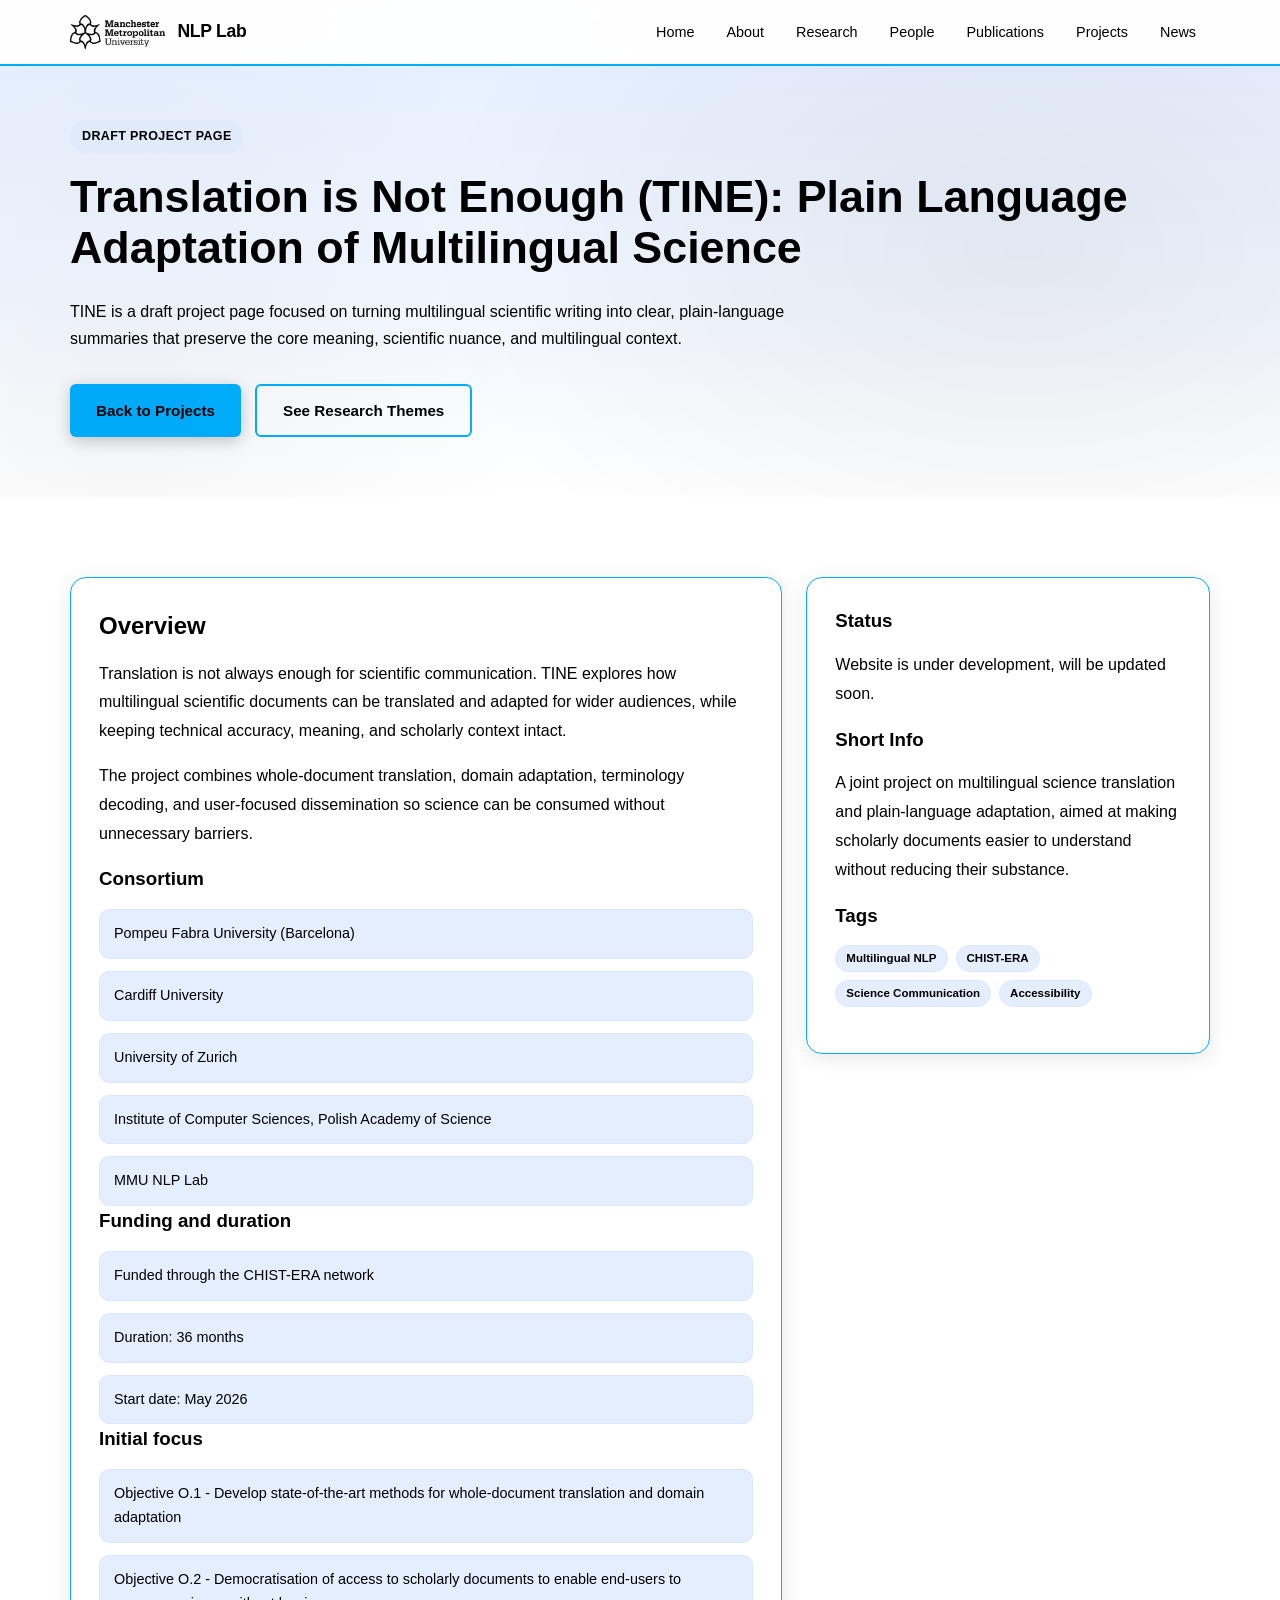
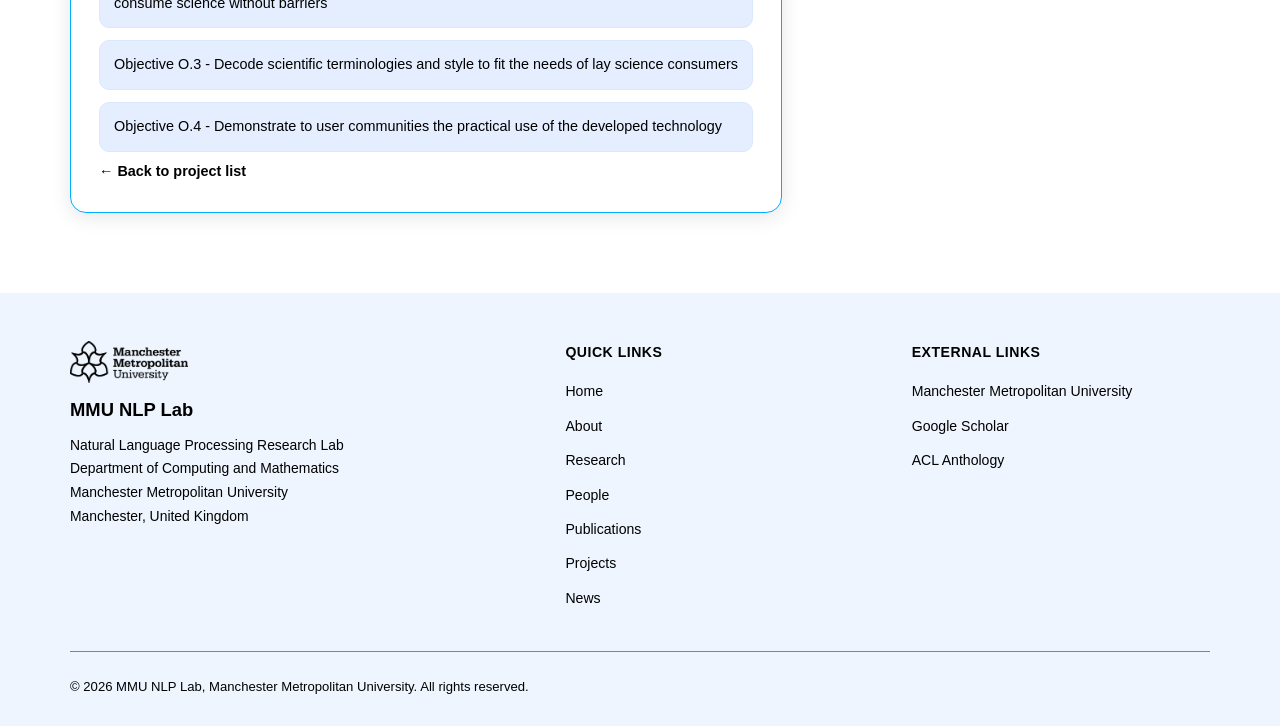
==== project-tine.html @ aa3c5789 "update TINE project info" ====
<!DOCTYPE html>
<html lang="en">
<head>
  <meta charset="UTF-8" />
  <meta name="viewport" content="width=device-width, initial-scale=1.0" />
  <meta name="description" content="Draft project page for Translation is Not Enough (TINE): Plain Language Adaptation of Multilingual Science." />
  <title>TINE | MMU NLP Lab</title>
  <link rel="icon" type="image/png" href="img/logo/Spades_icon.png" />
  <link rel="stylesheet" href="css/style.css" />
</head>
<body>

<nav class="navbar" role="navigation" aria-label="Main navigation">
  <div class="container navbar-inner">
    <a href="index.html#home" class="navbar-brand">
      <img src="img/logo/logo.png" alt="Manchester Metropolitan University logo" class="brand-logo" loading="eager" />
      NLP Lab
    </a>

    <button class="nav-toggle" id="navToggle" aria-controls="navMenu" aria-expanded="false" aria-label="Toggle navigation">
      <span></span><span></span><span></span>
    </button>

    <ul class="navbar-nav" id="navMenu" role="list">
      <li><a href="index.html#home">Home</a></li>
      <li><a href="index.html#about">About</a></li>
      <li><a href="index.html#research">Research</a></li>
      <li><a href="index.html#people">People</a></li>
      <li><a href="index.html#publications">Publications</a></li>
      <li><a href="projects.html">Projects</a></li>
      <li><a href="index.html#news">News</a></li>
    </ul>
  </div>
</nav>

<section class="hero page-hero">
  <div class="container">
    <div class="hero-grid hero-simple">
      <div class="hero-content">
        <div class="page-note">Draft project page</div>
        <h1 class="hero-title">Translation is Not Enough (TINE): Plain Language Adaptation of Multilingual Science</h1>
        <p class="hero-desc">
          TINE is a draft project page focused on turning multilingual scientific writing into clear, plain-language
          summaries that preserve the core meaning, scientific nuance, and multilingual context.
        </p>
        <div class="hero-actions">
          <a href="projects.html" class="btn btn-primary">Back to Projects</a>
          <a href="index.html#research" class="btn btn-outline">See Research Themes</a>
        </div>
      </div>
    </div>
  </div>
</section>

<section class="section">
  <div class="container">
    <div class="project-detail-grid">
      <article class="project-panel">
        <h2>Overview</h2>
        <p>
          Translation is not always enough for scientific communication. TINE explores how multilingual
          scientific documents can be translated and adapted for wider audiences, while keeping technical accuracy,
          meaning, and scholarly context intact.
        </p>
        <p>
          The project combines whole-document translation, domain adaptation, terminology decoding, and user-focused
          dissemination so science can be consumed without unnecessary barriers.
        </p>

        <h3>Consortium</h3>
        <ul class="project-facts">
        <li>Pompeu Fabra University (Barcelona)</li>
          <li>Cardiff University</li>
          <li>University of Zurich</li>
          <li>Institute of Computer Sciences, Polish Academy of Science</li>
          <li>MMU NLP Lab</li>
        </ul>

        <h3>Funding and duration</h3>
        <ul class="project-facts">
          <li>Funded through the CHIST-ERA network</li>
          <li>Duration: 36 months</li>
          <li>Start date: May 2026</li>
        </ul>

        <h3>Initial focus</h3>
        <ul class="project-facts">
          <li>Objective O.1 - Develop state-of-the-art methods for whole-document translation and domain adaptation</li>
          <li>Objective O.2 - Democratisation of access to scholarly documents to enable end-users to consume science without barriers</li>
          <li>Objective O.3 - Decode scientific terminologies and style to fit the needs of lay science consumers</li>
          <li>Objective O.4 - Demonstrate to user communities the practical use of the developed technology</li>
        </ul>

        <a class="project-back" href="projects.html">← Back to project list</a>
      </article>

      <aside class="project-panel">
        <h3>Status</h3>
        <p>Website is under development, will be updated soon.</p>

        <h3>Short Info</h3>
        <p>
          A joint project on multilingual science translation and plain-language adaptation, aimed at making scholarly
          documents easier to understand without reducing their substance.
        </p>

        <h3>Tags</h3>
        <div class="project-tags">
          <span class="project-tag">Multilingual NLP</span>
          <span class="project-tag">CHIST-ERA</span>
          <span class="project-tag">Science Communication</span>
          <span class="project-tag">Accessibility</span>
        </div>
      </aside>
    </div>
  </div>
</section>

<footer>
  <div class="container">
    <div class="footer-grid">
      <div>
        <div class="footer-brand">
          <div class="footer-logo-dark">
            <img src="img/logo/logo.png" alt="Manchester Metropolitan University logo" class="footer-logo" loading="lazy" />
          </div>
          <div class="footer-brand-name">MMU NLP Lab</div>
          <p>
            Natural Language Processing Research Lab<br/>
            Department of Computing and Mathematics<br/>
            Manchester Metropolitan University<br/>
            Manchester, United Kingdom
          </p>
        </div>
      </div>

      <div class="footer-col">
        <h4>Quick Links</h4>
        <ul>
          <li><a href="index.html#home">Home</a></li>
          <li><a href="index.html#about">About</a></li>
          <li><a href="index.html#research">Research</a></li>
          <li><a href="index.html#people">People</a></li>
          <li><a href="index.html#publications">Publications</a></li>
          <li><a href="projects.html">Projects</a></li>
          <li><a href="index.html#news">News</a></li>
        </ul>
      </div>

      <div class="footer-col">
        <h4>External Links</h4>
        <ul>
          <li><a href="https://www.mmu.ac.uk" target="_blank" rel="noopener noreferrer">Manchester Metropolitan University</a></li>
          <li><a href="https://scholar.google.com" target="_blank" rel="noopener noreferrer">Google Scholar</a></li>
          <li><a href="https://aclanthology.org" target="_blank" rel="noopener noreferrer">ACL Anthology</a></li>
        </ul>
      </div>
    </div>

    <div class="footer-bottom">
      <p>© 2026 MMU NLP Lab, Manchester Metropolitan University. All rights reserved.</p>
    </div>
  </div>
</footer>

<script src="js/main.js"></script>
</body>
</html>
---- css/style.css ----
/* MMU NLP Lab – Main Stylesheet */

/* ── Reset & Base ───────────────────────────────────────────────── */
*, *::before, *::after { box-sizing: border-box; margin: 0; padding: 0; }

:root {
  --mmu-blue: #00afff;
  --mmu-blue-light: #c9ddff;
  --mmu-cream: #f2f0f0;
  --mmu-silver-light: #c7cdcc;
  --mmu-silver: #8799a8;
  --mmu-rose: #fe7086;
  --mmu-green: #a6eaa8;
  --mmu-yellow: #ffd74a;
  --mmu-orange: #f68300;
  --mmu-red: #af1700;
  --mmu-dark: #000000;
  --mmu-mid:     #33b6ff;
  --accent: #00afff;
  --text: #000000;
  --text-light: #33485d;
  --bg: #ffffff;
  --bg-alt: var(--mmu-blue-light);
  --border: var(--mmu-blue);
  --cool-100:    rgb(228, 238, 255);
  --cool-200:    #d9e7ff;
  --radius:      8px;
  --shadow:      0 4px 20px rgba(0,0,0,.1);
  --transition:  .25s ease;
  --max-width:   1140px;
  --font-display: 'Aptos', 'Aptos Display', 'Segoe UI', 'Helvetica Neue', Arial, sans-serif;
  --font-heritage: 'Aptos', 'Aptos Display', 'Segoe UI', 'Helvetica Neue', Arial, sans-serif;
  --font-body: 'Aptos', 'Segoe UI', 'Helvetica Neue', Arial, sans-serif;
  --font-system: 'Aptos', 'Segoe UI', 'Helvetica Neue', Arial, sans-serif;
}

html { scroll-behavior: smooth; }

body {
  font-family: var(--font-body);
  color: var(--text);
  background: var(--bg);
  line-height: 1.65;
  font-size: 16px;
}

h1,
h2,
h3,
.section-title,
.hero-title,
.navbar-brand,
.footer-brand-name {
  font-family: var(--font-display);
}

.people-group-title,
.about-card h3,
.footer-col h4 {
  font-family: var(--font-heritage);
}

a { color: var(--mmu-blue); text-decoration: none; transition: color var(--transition); }
a:hover { color: var(--accent); }

img { max-width: 100%; display: block; }

.container {
  width: 90%;
  max-width: var(--max-width);
  margin: 0 auto;
}

.section {
  padding: 80px 0;
}

.section-alt { background: var(--bg-alt); }

.section-title {
  font-size: 2rem;
  font-weight: 700;
  color: var(--mmu-dark);
  margin-bottom: 12px;
}

.section-subtitle {
  color: var(--text-light);
  font-size: 1.05rem;
  margin-bottom: 48px;
  max-width: 620px;
}

.section-header {
  margin-bottom: 48px;
}

.section-header .section-title::after {
  content: '';
  display: block;
  width: 48px;
  height: 4px;
  background: var(--mmu-blue);
  border-radius: 2px;
  margin-top: 10px;
}

/* ── Navigation ─────────────────────────────────────────────────── */
.navbar {
  position: fixed;
  top: 0; left: 0; right: 0;
  z-index: 1000;
  background: rgba(255,255,255,.95);
  backdrop-filter: blur(8px);
  border-bottom: 2px solid var(--mmu-blue);
  padding: 0;
}

.navbar-inner {
  display: flex;
  align-items: center;
  justify-content: space-between;
  height: 64px;
}

.navbar-brand {
  display: flex;
  align-items: center;
  gap: 12px;
  color: var(--mmu-dark);
  font-weight: 700;
  font-size: 1.1rem;
  letter-spacing: -.3px;
}

.brand-logo {
  height: 34px;
  max-height: 34px;
  width: auto;
  display: block;
  flex: 0 0 auto;
  object-fit: contain;
}

.brand-badge {
  background: var(--mmu-blue);
  color: #fff;
  font-size: .7rem;
  font-weight: 800;
  letter-spacing: 1px;
  padding: 4px 8px;
  border-radius: 4px;
  text-transform: uppercase;
}

.navbar-nav {
  display: flex;
  list-style: none;
  gap: 4px;
}

.navbar-nav a {
  color: var(--text-light);
  font-size: .9rem;
  font-weight: 500;
  padding: 8px 14px;
  border-radius: 6px;
  transition: background var(--transition), color var(--transition);
}

.navbar-nav a:hover,
.navbar-nav a.active {
  background: var(--cool-100);
  color: var(--mmu-dark);
}

.nav-toggle {
  display: none;
  background: none;
  border: none;
  cursor: pointer;
  padding: 6px;
  flex-direction: column;
  gap: 5px;
}

.nav-toggle span {
  display: block;
  width: 24px;
  height: 2px;
  background: var(--mmu-dark);
  border-radius: 2px;
  transition: var(--transition);
}

/* ── Hero ────────────────────────────────────────────────────────── */
.hero {
  min-height: 65vh;
  background: linear-gradient(180deg, rgb(228, 238, 255) 0%, #f2f7ff 60%, #ffffff 100%);
  display: flex;
  align-items: center;
  padding: 120px 0 80px 0;
  position: relative;
  overflow: hidden;
}

.hero::before {
  content: '';
  position: absolute;
  inset: 0;
  background:
    radial-gradient(ellipse 600px 400px at 80% 50%, rgba(0,0,0,.06), transparent),
    radial-gradient(ellipse 400px 600px at 10% 80%, rgba(0,0,0,.03), transparent);
  pointer-events: none;
}

.hero-grid {
  display: grid;
  grid-template-columns: 1fr 420px;
  gap: 60px;
  align-items: center;
}

.hero-grid.hero-simple {
  grid-template-columns: 1fr;
}

.hero-eyebrow {
  font-size: .85rem;
  font-weight: 700;
  letter-spacing: 2px;
  text-transform: uppercase;
  color: var(--mmu-blue);
  margin-bottom: 16px;
}

.hero-title {
  font-size: clamp(1.8rem, 4vw, 2.8rem);
  font-weight: 800;
  color: var(--mmu-dark);
  line-height: 1.15;
  margin-bottom: 24px;
}

.hero-title span { color: var(--mmu-blue); }

.hero-desc {
  color: var(--text-light);
  font-size: 1rem;
  max-width: 560px;
  margin-bottom: 32px;
  line-height: 1.7;
}

.hero-actions { display: flex; gap: 14px; flex-wrap: wrap; }

.btn {
  display: inline-flex;
  align-items: center;
  gap: 8px;
  padding: 12px 26px;
  border-radius: 6px;
  font-weight: 600;
  font-size: .95rem;
  cursor: pointer;
  transition: transform var(--transition), box-shadow var(--transition), background var(--transition);
}

.btn:hover { transform: translateY(-2px); }

.btn-primary {
  background: var(--mmu-blue);
  color: #000;
  box-shadow: 0 4px 16px rgba(0,0,0,.22);
}

.btn-primary:hover {
  background: var(--accent);
  color: #000;
  box-shadow: 0 8px 24px rgba(0,0,0,.24);
}

.btn-outline {
  border: 2px solid var(--mmu-blue);
  color: var(--mmu-dark);
  background: transparent;
}

.btn-outline:hover {
  border-color: var(--mmu-blue);
  color: var(--mmu-blue);
  background: var(--cool-100);
}

.hero-stats {
  display: grid;
  grid-template-columns: repeat(3, 1fr);
  gap: 24px;
  margin-top: 48px;
  padding-top: 40px;
  border-top: 1px solid var(--border);
}

.stat-value {
  font-size: 2.2rem;
  font-weight: 800;
  color: var(--mmu-dark);
  line-height: 1;
}

.stat-label {
  font-size: .8rem;
  color: var(--text-light);
  letter-spacing: .5px;
  margin-top: 4px;
}

.hero-visual {
  position: relative;
}

.hero-card {
  background: rgba(255,255,255,.85);
  border: 1px solid var(--border);
  border-radius: 16px;
  padding: 28px;
  backdrop-filter: blur(10px);
}

.hero-card-title {
  color: var(--text-light);
  font-size: .75rem;
  letter-spacing: 1.5px;
  text-transform: uppercase;
  margin-bottom: 20px;
}

.keyword-tags {
  display: flex;
  flex-wrap: wrap;
  gap: 10px;
}

.keyword-tag {
  background: var(--cool-100);
  color: var(--mmu-dark);
  border: 1px solid var(--cool-200);
  padding: 6px 14px;
  border-radius: 100px;
  font-size: .83rem;
  font-weight: 500;
}

/* ── About ───────────────────────────────────────────────────────── */
.about-grid {
  display: grid;
  grid-template-columns: 1fr 1fr;
  gap: 64px;
  align-items: center;
}

.about-text p {
  color: var(--text-light);
  margin-bottom: 16px;
  line-height: 1.8;
}

.about-highlights {
  display: flex;
  flex-direction: column;
  gap: 16px;
  margin-top: 24px;
}

.highlight-item {
  display: flex;
  align-items: flex-start;
  gap: 14px;
}

.highlight-icon {
  width: 40px;
  height: 40px;
  min-width: 40px;
  background: var(--cool-100);
  border-radius: 10px;
  display: flex;
  align-items: center;
  justify-content: center;
  font-size: 1.2rem;
}

.highlight-item h4 { font-size: .95rem; color: var(--mmu-dark); margin-bottom: 2px; }
.highlight-item p  { font-size: .88rem; color: var(--text-light); margin: 0; }

.about-card {
  background: var(--bg-alt);
  border-radius: 16px;
  padding: 36px;
  border: 1px solid var(--border);
  box-shadow: var(--shadow);
}

.about-card h3 {
  font-size: 1.15rem;
  color: var(--mmu-dark);
  margin-bottom: 20px;
  padding-bottom: 14px;
  border-bottom: 2px solid var(--border);
}

.collab-list {
  list-style: none;
  display: flex;
  flex-direction: column;
  gap: 10px;
}

.collab-list li {
  display: flex;
  align-items: center;
  gap: 10px;
  font-size: .9rem;
  color: var(--text);
}

.collab-list li::before {
  content: '↗';
  color: var(--mmu-blue);
  font-weight: 700;
}

/* ── Research ────────────────────────────────────────────────────── */
.research-grid {
  display: grid;
  grid-template-columns: repeat(auto-fill, minmax(300px, 1fr));
  gap: 24px;
}

.research-card {
  background: var(--bg);
  border: 1px solid var(--border);
  border-radius: var(--radius);
  padding: 28px;
  transition: transform var(--transition), box-shadow var(--transition);
  box-shadow: var(--shadow);
}

.research-card:hover {
  transform: translateY(-4px);
  box-shadow: 0 12px 36px rgba(0,0,0,.12);
}

.research-icon {
  font-size: 2rem;
  margin-bottom: 16px;
}

.research-card h3 {
  font-size: 1.05rem;
  font-weight: 700;
  color: var(--mmu-dark);
  margin-bottom: 10px;
}

.research-card p {
  font-size: .9rem;
  color: var(--text-light);
  line-height: 1.7;
}

/* ── People ──────────────────────────────────────────────────────── */
.people-group { margin-bottom: 56px; }

.people-group-title {
  font-size: 1.1rem;
  font-weight: 700;
  color: var(--mmu-dark);
  letter-spacing: .3px;
  margin-bottom: 24px;
  padding-bottom: 10px;
  border-bottom: 2px solid var(--border);
}

.people-group-title span {
  background: var(--mmu-blue);
  color: #fff;
  font-size: .75rem;
  padding: 2px 10px;
  border-radius: 100px;
  margin-left: 10px;
  vertical-align: middle;
}

.people-grid {
  display: grid;
  grid-template-columns: repeat(auto-fill, minmax(200px, 1fr));
  gap: 20px;
}

.person-card {
  background: var(--bg);
  border: 1px solid var(--border);
  border-radius: var(--radius);
  padding: 24px 20px;
  text-align: center;
  transition: transform var(--transition), box-shadow var(--transition);
}

.person-card:hover {
  transform: translateY(-3px);
  box-shadow: var(--shadow);
}

.person-avatar {
  width: 80px;
  height: 80px;
  border-radius: 50%;
  background: linear-gradient(135deg, var(--mmu-blue), var(--mmu-dark));
  margin: 0 auto 14px;
  display: flex;
  align-items: center;
  justify-content: center;
  font-size: 1.6rem;
  font-weight: 700;
  color: #fff;
  letter-spacing: -1px;
}

.person-avatar img {
  width: 100%;
  height: 100%;
  object-fit: cover;
  border-radius: 50%;
  display: block;
}

.person-name {
  font-size: .95rem;
  font-weight: 700;
  color: var(--mmu-dark);
  margin-bottom: 4px;
}

.person-role {
  font-size: .8rem;
  color: var(--text-light);
  margin-bottom: 10px;
}

.person-tags {
  display: flex;
  flex-wrap: wrap;
  justify-content: center;
  gap: 6px;
}

.tag {
  font-size: .7rem;
  background: var(--cool-100);
  color: var(--mmu-blue);
  border: 1px solid var(--cool-200);
  padding: 2px 8px;
  border-radius: 100px;
}

/* ── Publications ────────────────────────────────────────────────── */
.pub-filters {
  display: flex;
  gap: 10px;
  flex-wrap: wrap;
  margin-bottom: 32px;
}

.filter-btn {
  padding: 7px 18px;
  border-radius: 100px;
  border: 1.5px solid var(--border);
  background: transparent;
  color: var(--text-light);
  font-size: .85rem;
  font-weight: 500;
  cursor: pointer;
  transition: all var(--transition);
}

.filter-btn.active,
.filter-btn:hover {
  background: var(--mmu-blue);
  border-color: var(--mmu-blue);
  color: #fff;
}

.pub-list {
  display: flex;
  flex-direction: column;
  gap: 16px;
}

.pub-item {
  background: var(--bg);
  border: 1px solid var(--border);
  border-radius: var(--radius);
  padding: 22px 24px;
  display: grid;
  grid-template-columns: auto 1fr;
  gap: 16px;
  align-items: start;
  transition: box-shadow var(--transition);
}

.pub-item:hover { box-shadow: var(--shadow); }

.pub-year {
  font-size: .8rem;
  font-weight: 800;
  color: var(--mmu-blue);
  background: var(--cool-100);
  border: 1px solid var(--cool-200);
  padding: 4px 10px;
  border-radius: 6px;
  white-space: nowrap;
  align-self: start;
  margin-top: 2px;
}

.pub-content h4 {
  font-size: .97rem;
  font-weight: 700;
  color: var(--mmu-dark);
  margin-bottom: 6px;
  line-height: 1.4;
}

.pub-authors {
  font-size: .85rem;
  color: var(--text-light);
  margin-bottom: 6px;
}

.pub-venue {
  font-size: .82rem;
  font-style: italic;
  color: var(--text-light);
  margin-bottom: 8px;
}

.pub-links { display: flex; gap: 10px; flex-wrap: wrap; }

.pub-link {
  font-size: .78rem;
  font-weight: 600;
  padding: 3px 10px;
  border-radius: 4px;
  background: var(--bg-alt);
  border: 1px solid var(--border);
  color: var(--text);
  transition: background var(--transition);
}

.pub-link:hover {
  background: var(--mmu-blue);
  border-color: var(--mmu-blue);
  color: #fff;
}

/* ── News ────────────────────────────────────────────────────────── */
.news-grid {
  display: grid;
  grid-template-columns: repeat(auto-fill, minmax(300px, 1fr));
  gap: 24px;
}

.news-card {
  background: var(--bg);
  border: 1px solid var(--border);
  border-radius: var(--radius);
  overflow: hidden;
  transition: transform var(--transition), box-shadow var(--transition);
}

.news-card:hover {
  transform: translateY(-4px);
  box-shadow: var(--shadow);
}

.news-card-header {
  background: var(--cool-100);
  padding: 24px;
}

.news-badge {
  display: inline-block;
  font-size: .72rem;
  font-weight: 700;
  letter-spacing: .8px;
  text-transform: uppercase;
  color: #000;
  background: var(--cool-200);
  padding: 3px 10px;
  border-radius: 4px;
  margin-bottom: 10px;
}

.news-card-header h3 {
  font-size: 1rem;
  font-weight: 700;
  color: #000;
  line-height: 1.4;
}

.news-card-body { padding: 20px 24px; }

.news-date {
  font-size: .8rem;
  color: var(--text-light);
  margin-bottom: 10px;
}

.news-card-body p {
  font-size: .88rem;
  color: var(--text-light);
  line-height: 1.7;
}

/* ── Contact ─────────────────────────────────────────────────────── */
.contact-grid {
  display: grid;
  grid-template-columns: 1fr 1fr;
  gap: 60px;
  align-items: start;
}

.contact-info p {
  color: var(--text-light);
  margin-bottom: 24px;
  line-height: 1.8;
}

.contact-items { display: flex; flex-direction: column; gap: 16px; }

.contact-item {
  display: flex;
  align-items: flex-start;
  gap: 14px;
}

.contact-icon {
  width: 42px;
  height: 42px;
  min-width: 42px;
  background: var(--cool-100);
  border-radius: 10px;
  display: flex;
  align-items: center;
  justify-content: center;
  font-size: 1.2rem;
}

.contact-item h4 { font-size: .88rem; font-weight: 700; color: var(--mmu-dark); }
.contact-item p  { font-size: .88rem; color: var(--text-light); margin: 0; }
.contact-item a  { color: var(--mmu-blue); }

.contact-form {
  background: var(--bg-alt);
  border: 1px solid var(--border);
  border-radius: 16px;
  padding: 36px;
}

.contact-form h3 {
  font-size: 1.15rem;
  font-weight: 700;
  color: var(--mmu-dark);
  margin-bottom: 24px;
}

.form-group { margin-bottom: 20px; }

.form-group label {
  display: block;
  font-size: .85rem;
  font-weight: 600;
  color: var(--text);
  margin-bottom: 6px;
}

.form-group input,
.form-group textarea,
.form-group select {
  width: 100%;
  padding: 11px 14px;
  border: 1.5px solid var(--border);
  border-radius: 6px;
  font-family: var(--font-system);
  font-size: .9rem;
  color: var(--text);
  background: var(--bg);
  transition: border-color var(--transition);
  outline: none;
}

.form-group input:focus,
.form-group textarea:focus,
.form-group select:focus {
  border-color: var(--mmu-blue);
}

.form-group textarea { min-height: 120px; resize: vertical; }

/* ── Footer ──────────────────────────────────────────────────────── */
footer {
  background: #eef5ff;
  color: var(--text-light);
  padding: 48px 0 28px;
}

.footer-grid {
  display: grid;
  grid-template-columns: 1.5fr 1fr 1fr;
  gap: 48px;
  margin-bottom: 40px;
}

.footer-brand { margin-bottom: 16px; }

.footer-logo-dark {
  background: transparent;
  border-radius: 0;
  padding: 0;
  display: inline-flex;
  align-items: center;
  margin-bottom: 12px;
}

.footer-logo {
  height: 42px;
  width: auto;
  display: block;
}

.footer-brand-name {
  font-size: 1.15rem;
  font-weight: 800;
  color: var(--mmu-dark);
  margin-bottom: 8px;
}

.footer-brand p {
  font-size: .87rem;
  line-height: 1.7;
}

.footer-col h4 {
  font-size: .88rem;
  font-weight: 700;
  color: var(--mmu-dark);
  letter-spacing: .5px;
  text-transform: uppercase;
  margin-bottom: 14px;
}

.footer-col ul {
  list-style: none;
  display: flex;
  flex-direction: column;
  gap: 8px;
}

.footer-col ul li a {
  font-size: .88rem;
  color: var(--text-light);
  transition: color var(--transition);
}

.footer-col ul li a:hover { color: var(--mmu-blue); }

.footer-bottom {
  border-top: 1px solid var(--border);
  padding-top: 24px;
  display: flex;
  justify-content: space-between;
  align-items: center;
  flex-wrap: wrap;
  gap: 12px;
}

.footer-bottom p { font-size: .82rem; }

.social-links { display: flex; gap: 12px; }

.social-link {
  width: 36px;
  height: 36px;
  border-radius: 8px;
  background: var(--cool-100);
  display: flex;
  align-items: center;
  justify-content: center;
  color: var(--mmu-dark);
  font-size: .9rem;
  transition: background var(--transition), color var(--transition);
}

.social-link:hover {
  background: var(--mmu-blue);
  color: #fff;
}

/* ── Responsive ──────────────────────────────────────────────────── */
@media (max-width: 900px) {
  .hero-grid, .about-grid, .contact-grid {
    grid-template-columns: 1fr;
  }

  .hero-visual { display: none; }

  .hero-stats { grid-template-columns: repeat(3, 1fr); }

  .footer-grid { grid-template-columns: 1fr 1fr; }
}

@media (max-width: 640px) {
  .section { padding: 56px 0; }

  .brand-logo { height: 30px; max-height: 30px; }

  .navbar-nav { display: none; }

  .nav-toggle { display: flex; }

  .navbar-nav.open {
    display: flex;
    flex-direction: column;
    position: fixed;
    top: 64px; left: 0; right: 0;
    background: var(--bg);
    padding: 20px;
    gap: 4px;
    border-bottom: 2px solid var(--mmu-blue);
  }

  .hero-stats { grid-template-columns: 1fr 1fr; }

  .footer-grid { grid-template-columns: 1fr; }

  .footer-bottom { flex-direction: column; text-align: center; }

  .pub-item { grid-template-columns: 1fr; }
}

/* ── Person profile link ─────────────────────────────────────────── */
.person-profile-link {
  display: inline-block;
  margin-top: 10px;
  font-size: .78rem;
  font-weight: 600;
  color: var(--mmu-blue);
  border: 1px solid var(--cool-200);
  padding: 3px 10px;
  border-radius: 100px;
  transition: background var(--transition), color var(--transition), border-color var(--transition);
}
.person-profile-link:hover {
  background: var(--mmu-blue);
  border-color: var(--mmu-blue);
  color: #fff;
}

/* ── Publication loading / error states ─────────────────────────── */
.pub-loading {
  display: flex;
  flex-direction: column;
  align-items: center;
  padding: 60px 20px;
  color: var(--text-light);
  gap: 16px;
  text-align: center;
}
.pub-spinner {
  width: 40px;
  height: 40px;
  border: 3px solid var(--border);
  border-top-color: var(--mmu-blue);
  border-radius: 50%;
  animation: pub-spin .8s linear infinite;
}
@keyframes pub-spin { to { transform: rotate(360deg); } }

.pub-error,
.pub-empty {
  padding: 40px 24px;
  text-align: center;
  color: var(--text-light);
  border: 1px solid var(--border);
  border-radius: var(--radius);
}

.pub-credit {
  margin-top: 20px;
  font-size: .8rem;
  color: var(--text-light);
  text-align: right;
}

/* ── Global text color override ─────────────────────────────────── */
body,
body * {
  color: #000 !important;
}

/* Blue underline for specific links */
.link-blue-underline {
  text-decoration: underline;
  text-decoration-color: var(--mmu-blue);
  text-underline-offset: 2px;
}

.link-blue-underline:hover {
  text-decoration-color: var(--accent);
}

/* ── Projects Pages ─────────────────────────────────────────────── */
.page-hero {
  min-height: auto;
  padding: 120px 0 60px;
}

.page-hero .hero-grid {
  grid-template-columns: 1fr;
  gap: 24px;
}

.page-hero .hero-desc {
  max-width: 720px;
}

.page-note {
  display: inline-flex;
  align-items: center;
  gap: 8px;
  margin-bottom: 18px;
  padding: 6px 12px;
  border-radius: 100px;
  background: var(--cool-100);
  color: var(--mmu-dark);
  font-size: .78rem;
  font-weight: 700;
  letter-spacing: .4px;
  text-transform: uppercase;
}

.projects-grid {
  display: grid;
  grid-template-columns: repeat(auto-fill, minmax(300px, 1fr));
  gap: 24px;
}

.project-card {
  display: block;
  background: var(--bg);
  border: 1px solid var(--border);
  border-radius: var(--radius);
  padding: 28px;
  box-shadow: var(--shadow);
  color: inherit;
  transition: transform var(--transition), box-shadow var(--transition), border-color var(--transition);
}

.project-card:hover {
  transform: translateY(-4px);
  box-shadow: 0 12px 36px rgba(0,0,0,.12);
  border-color: var(--mmu-blue);
  color: inherit;
}

.project-card-eyebrow {
  display: inline-block;
  font-size: .72rem;
  font-weight: 700;
  letter-spacing: 1px;
  text-transform: uppercase;
  color: var(--mmu-blue);
  background: var(--cool-100);
  border: 1px solid var(--cool-200);
  padding: 4px 10px;
  border-radius: 100px;
  margin-bottom: 16px;
}

.project-card h3 {
  font-size: 1.1rem;
  font-weight: 700;
  color: var(--mmu-dark);
  margin-bottom: 12px;
  line-height: 1.35;
}

.project-card p {
  font-size: .92rem;
  color: var(--text-light);
  line-height: 1.75;
  margin-bottom: 18px;
}

.project-tags {
  display: flex;
  flex-wrap: wrap;
  gap: 8px;
  margin-bottom: 18px;
}

.project-tag {
  font-size: .72rem;
  font-weight: 600;
  padding: 3px 10px;
  border-radius: 100px;
  border: 1px solid var(--cool-200);
  background: var(--cool-100);
  color: var(--text-light);
}

.project-card-link {
  display: inline-flex;
  align-items: center;
  gap: 6px;
  font-size: .85rem;
  font-weight: 700;
  color: var(--mmu-blue);
}

.project-detail-grid {
  display: grid;
  grid-template-columns: 1.5fr .85fr;
  gap: 24px;
  align-items: start;
}

.project-panel {
  background: var(--bg);
  border: 1px solid var(--border);
  border-radius: 16px;
  padding: 28px;
  box-shadow: var(--shadow);
}

.project-panel h2,
.project-panel h3 {
  color: var(--mmu-dark);
  margin-bottom: 14px;
}

.project-panel p {
  color: var(--text-light);
  line-height: 1.8;
  margin-bottom: 16px;
}

.project-facts {
  list-style: none;
  display: flex;
  flex-direction: column;
  gap: 12px;
}

.project-facts li {
  padding: 12px 14px;
  border-radius: 10px;
  background: var(--cool-100);
  border: 1px solid var(--cool-200);
  color: var(--text-light);
  font-size: .9rem;
}

.project-back {
  display: inline-flex;
  align-items: center;
  gap: 8px;
  margin-top: 8px;
  font-size: .9rem;
  font-weight: 700;
  color: var(--mmu-blue);
}

@media (max-width: 900px) {
  .project-detail-grid {
    grid-template-columns: 1fr;
  }
}
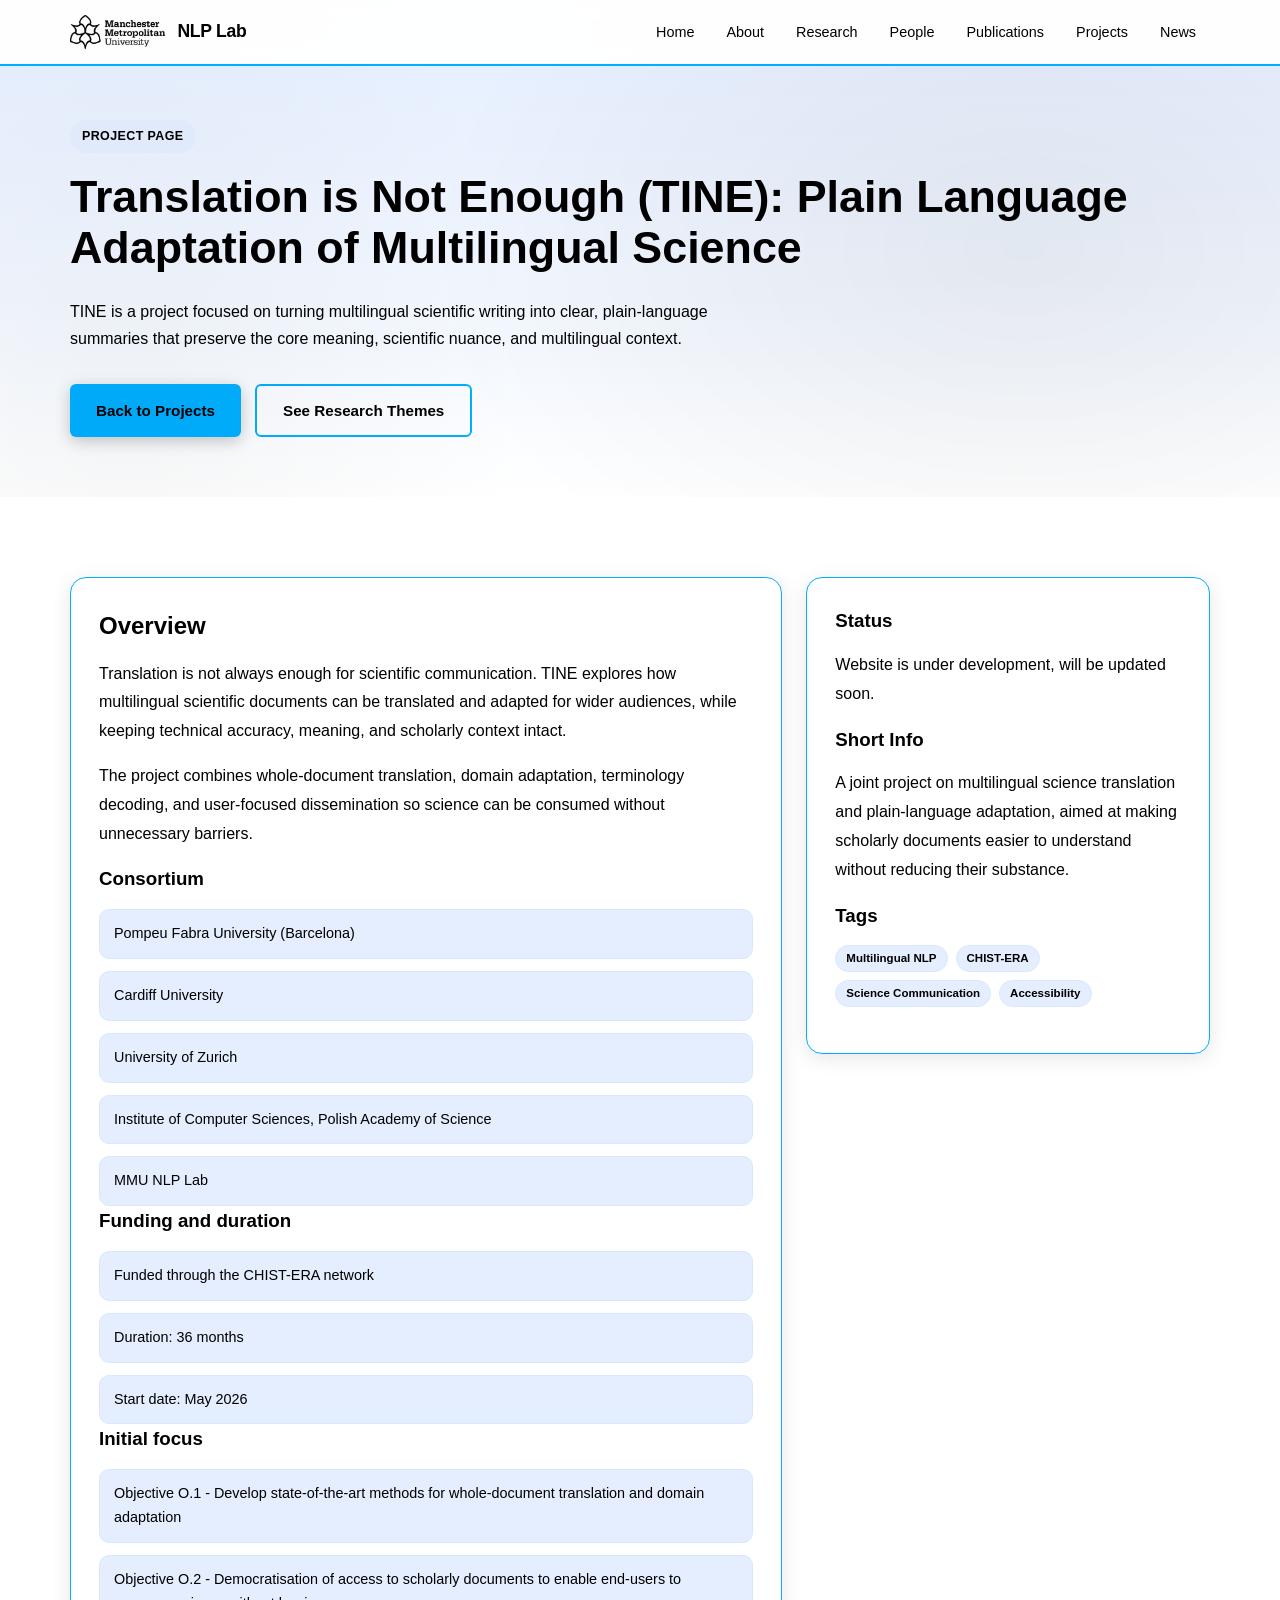
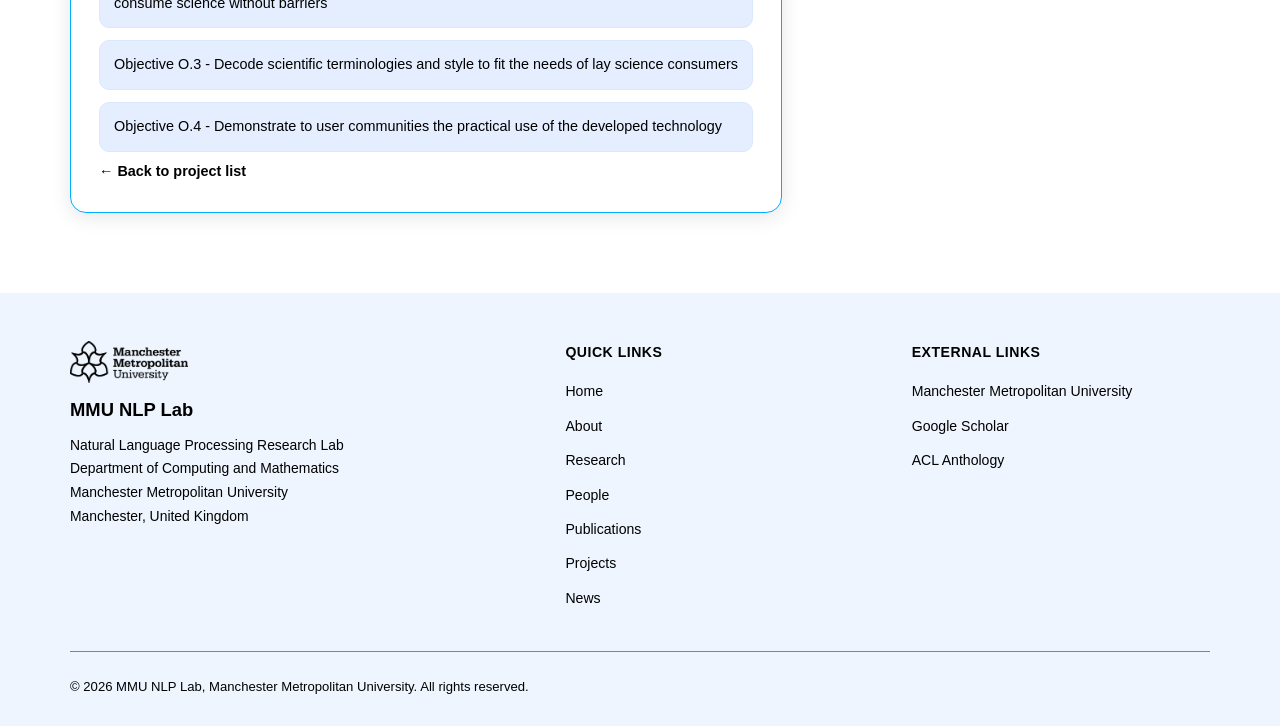
==== commit 6ab8a657: "update small bits" ====
--- a/project-tine.html
+++ b/project-tine.html
@@ -37,10 +37,10 @@
   <div class="container">
     <div class="hero-grid hero-simple">
       <div class="hero-content">
-        <div class="page-note">Draft project page</div>
+        <div class="page-note">Project page</div>
         <h1 class="hero-title">Translation is Not Enough (TINE): Plain Language Adaptation of Multilingual Science</h1>
         <p class="hero-desc">
-          TINE is a draft project page focused on turning multilingual scientific writing into clear, plain-language
+          TINE is a project focused on turning multilingual scientific writing into clear, plain-language
           summaries that preserve the core meaning, scientific nuance, and multilingual context.
         </p>
         <div class="hero-actions">
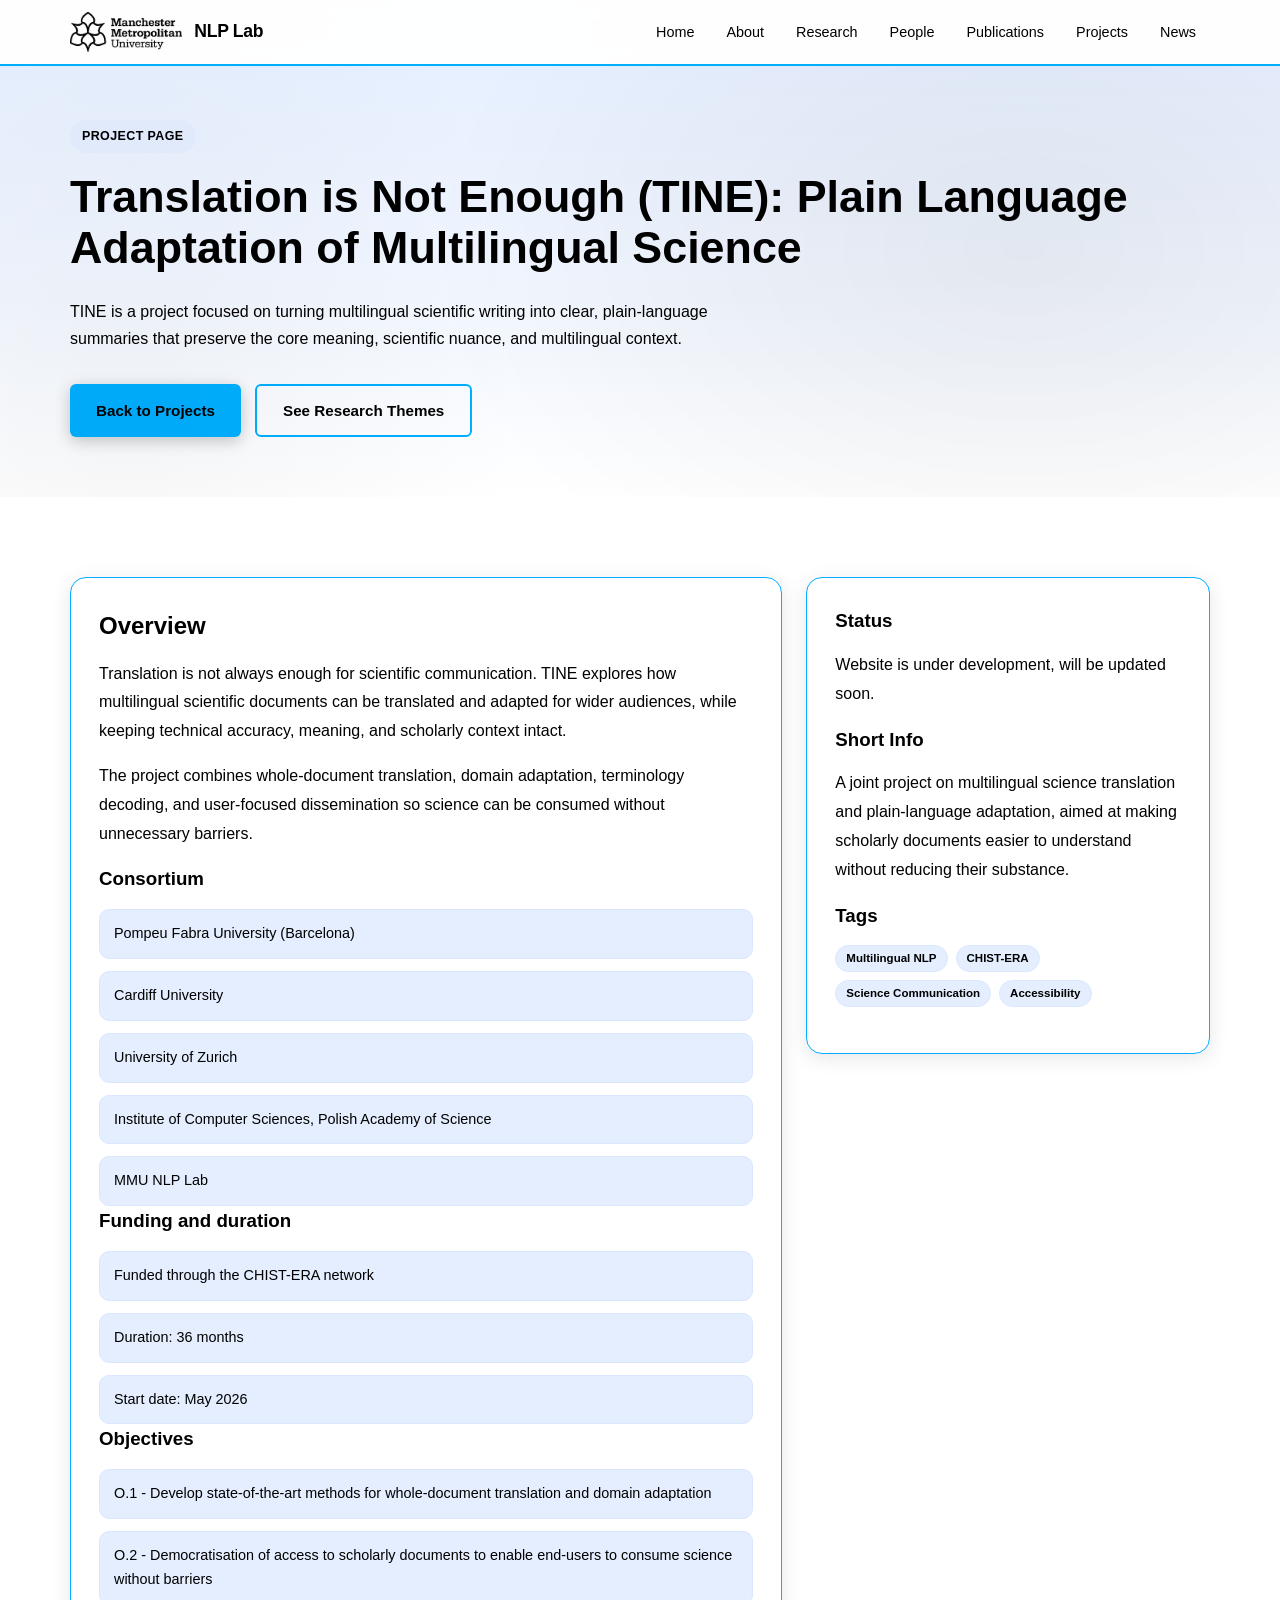
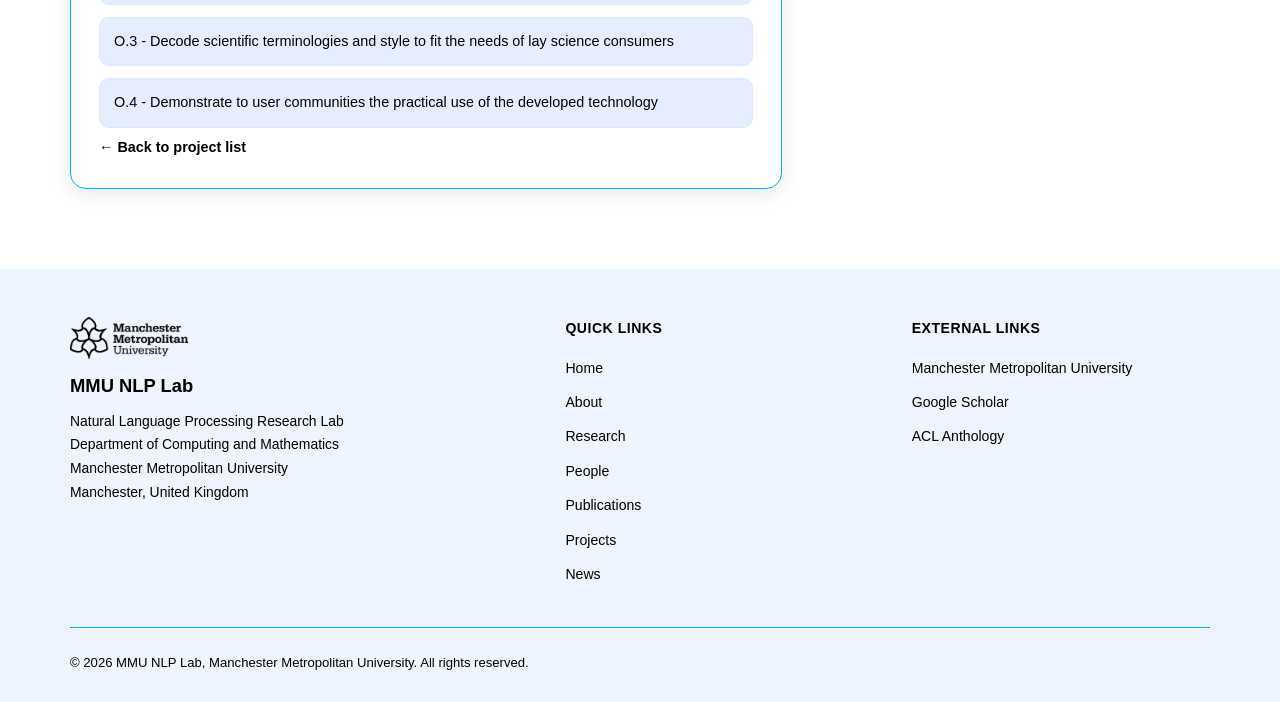
==== commit 1d7e224c: "Update project-tine.html" ====
--- a/project-tine.html
+++ b/project-tine.html
@@ -83,12 +83,12 @@
           <li>Start date: May 2026</li>
         </ul>
 
-        <h3>Initial focus</h3>
+        <h3>Objectives</h3>
         <ul class="project-facts">
-          <li>Objective O.1 - Develop state-of-the-art methods for whole-document translation and domain adaptation</li>
-          <li>Objective O.2 - Democratisation of access to scholarly documents to enable end-users to consume science without barriers</li>
-          <li>Objective O.3 - Decode scientific terminologies and style to fit the needs of lay science consumers</li>
-          <li>Objective O.4 - Demonstrate to user communities the practical use of the developed technology</li>
+          <li>O.1 - Develop state-of-the-art methods for whole-document translation and domain adaptation</li>
+          <li>O.2 - Democratisation of access to scholarly documents to enable end-users to consume science without barriers</li>
+          <li>O.3 - Decode scientific terminologies and style to fit the needs of lay science consumers</li>
+          <li>O.4 - Demonstrate to user communities the practical use of the developed technology</li>
         </ul>
 
         <a class="project-back" href="projects.html">← Back to project list</a>
--- a/css/style.css
+++ b/css/style.css
@@ -134,8 +134,8 @@
 }
 
 .brand-logo {
-  height: 34px;
-  max-height: 34px;
+  height: 40px;
+  max-height: 40px;
   width: auto;
   display: block;
   flex: 0 0 auto;
@@ -923,7 +923,7 @@
 @media (max-width: 640px) {
   .section { padding: 56px 0; }
 
-  .brand-logo { height: 30px; max-height: 30px; }
+  .brand-logo { height: 34px; max-height: 34px; }
 
   .navbar-nav { display: none; }
 
